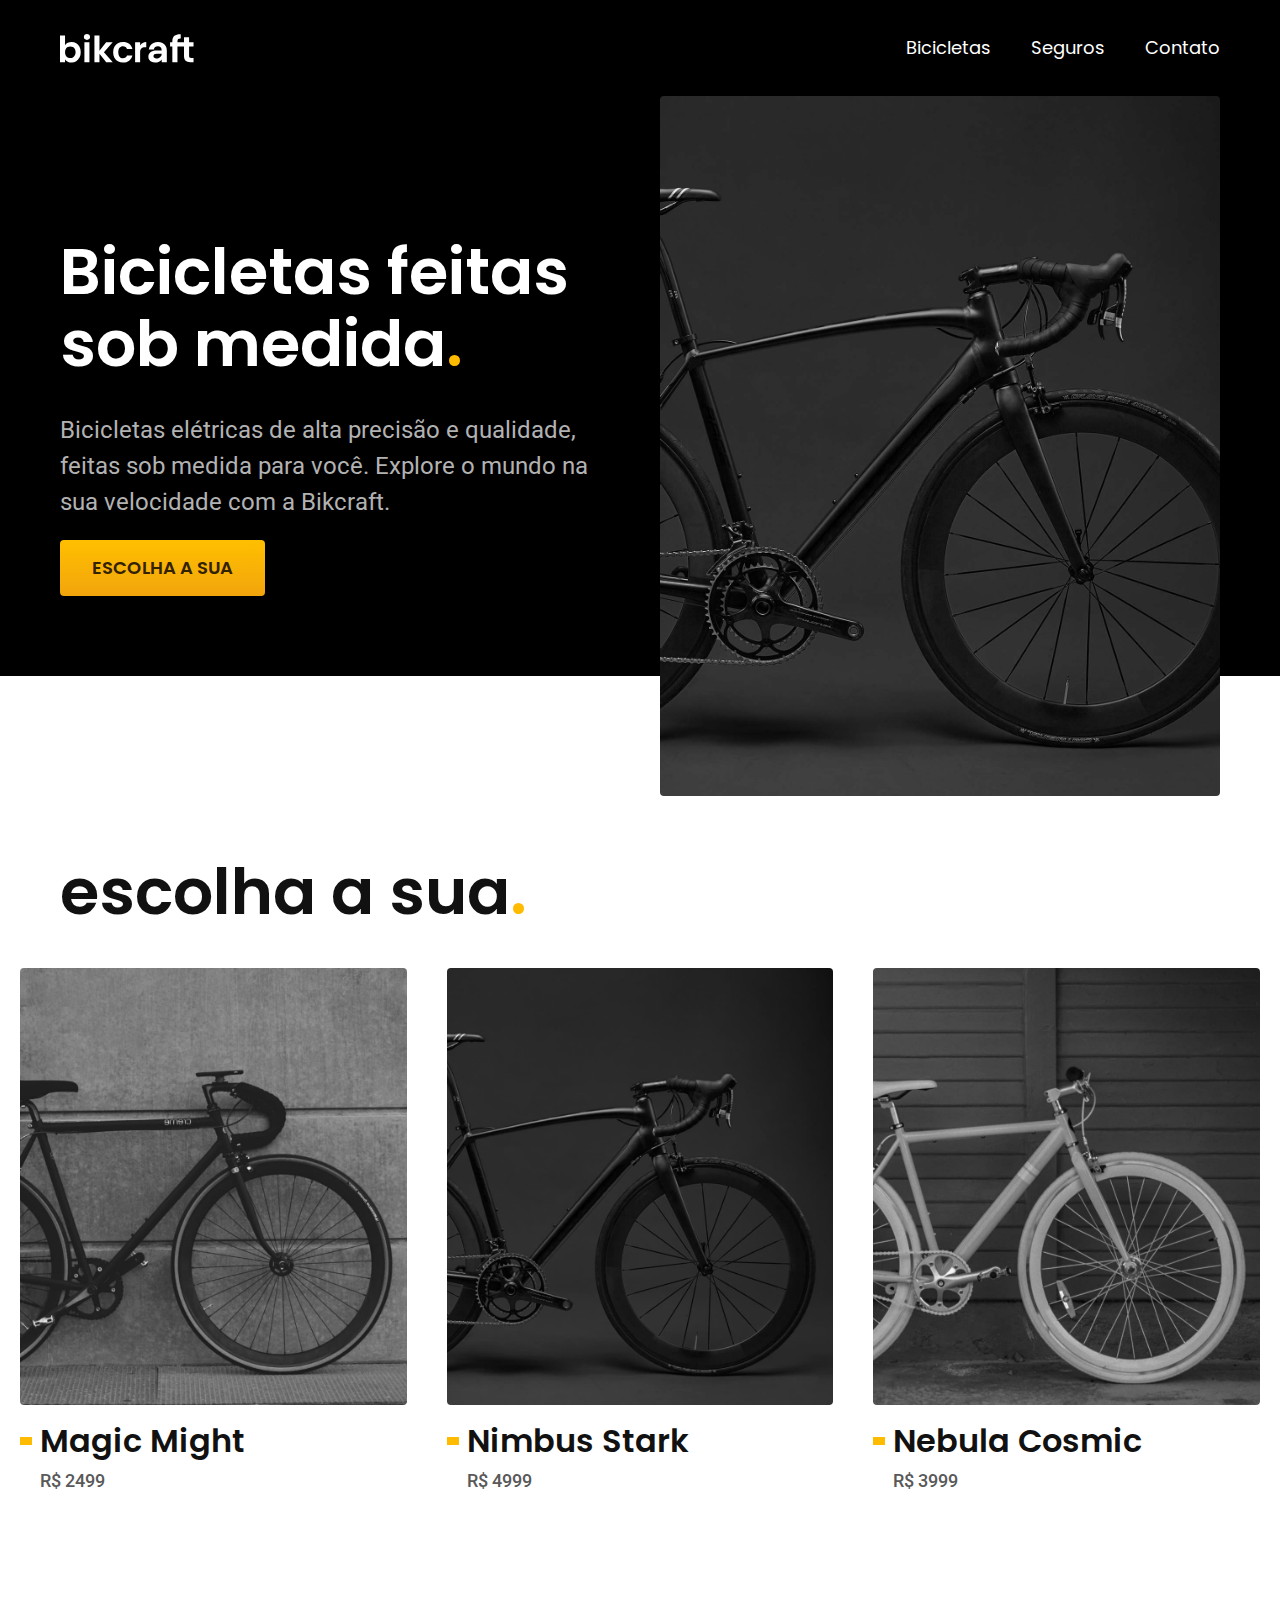
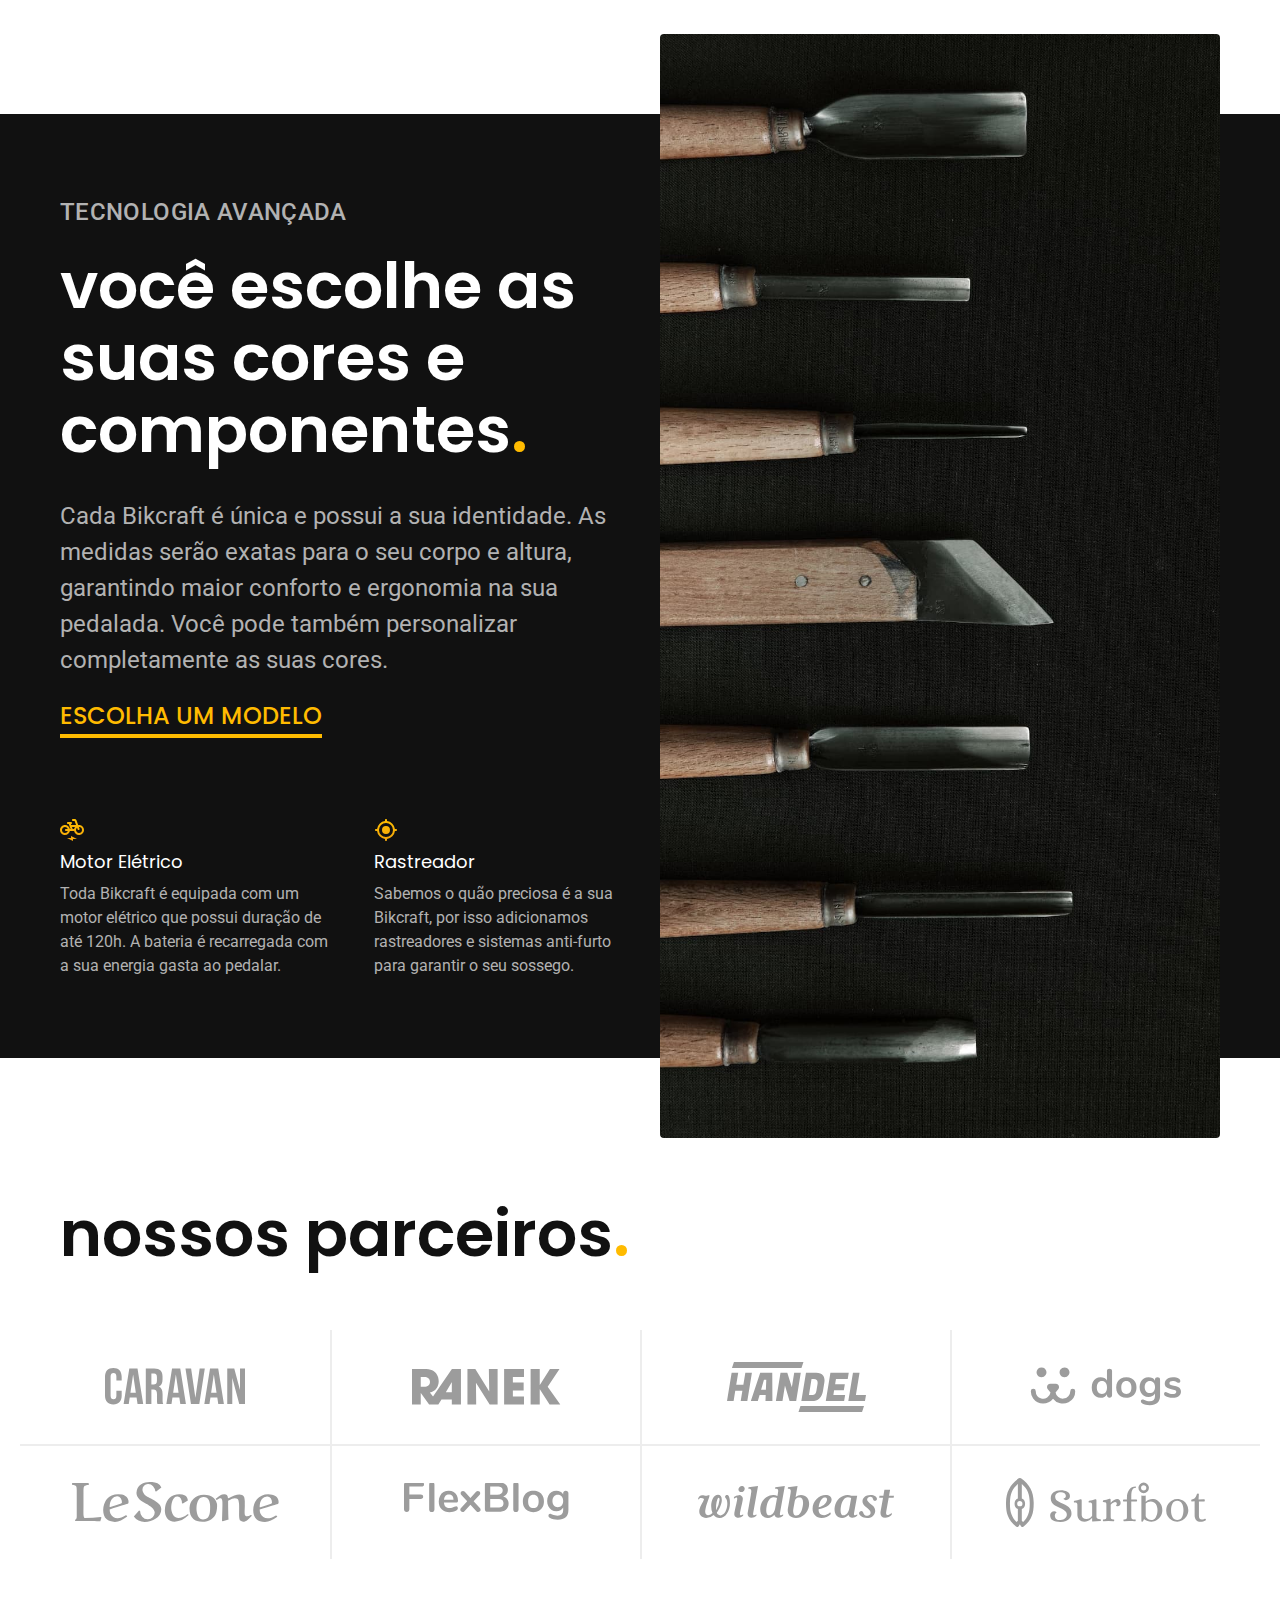
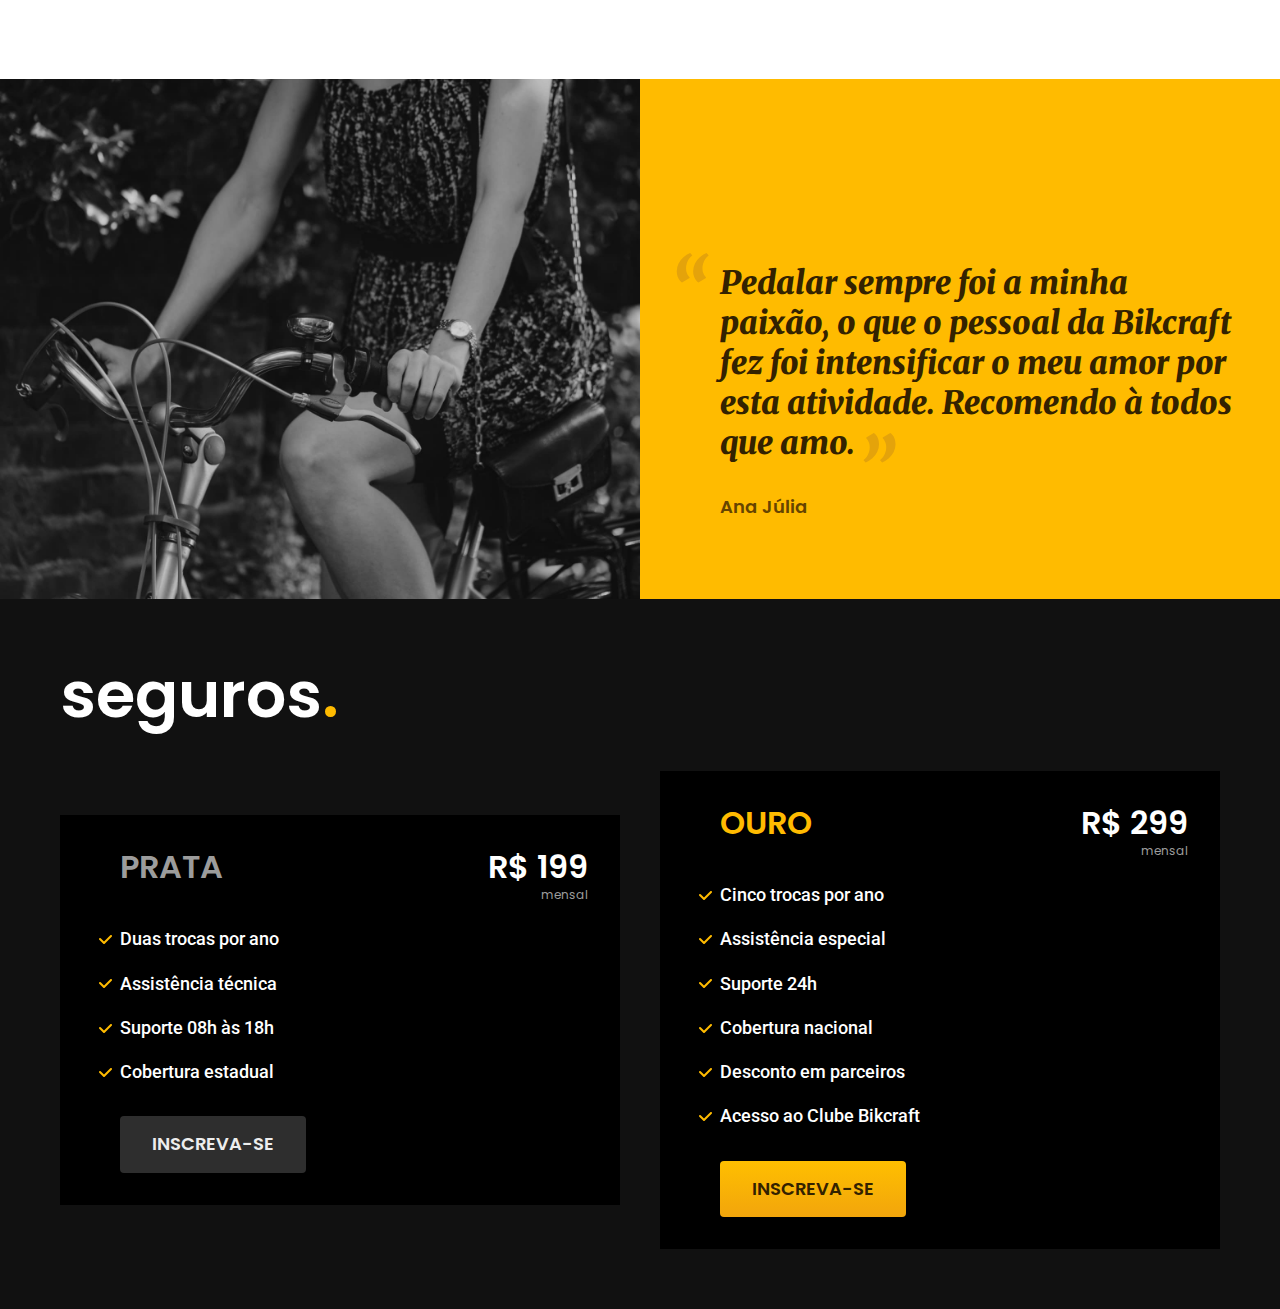
==== index.html @ 686f06fb "Seguros" ====
<!DOCTYPE html>
<html lang="pt-br">

<head>
  <meta charset="UTF-8">
  <meta http-equiv="X-UA-Compatible" content="IE=edge">
  <meta name="viewport" content="width=device-width, initial-scale=1.0">
  <title>Bikcraft - Bicicletas Elétricas</title>
  <meta name="description"
    content="Bicicletas elétricas de alta precisão e qualidade, feitas sob medida para você. Explore o mundo na sua velocidade com a Bikcraft.">

  <link rel="stylesheet" href="./css/style.css">

  <link rel="preconnect" href="https://fonts.googleapis.com">
  <link rel="preconnect" href="https://fonts.gstatic.com" crossorigin>
  <link
    href="https://fonts.googleapis.com/css2?family=Poppins:wght@400;600&family=Roboto:wght@400;500&display=swap&family=Merriweather:ital,wght@1,900&display=swap"
    rel="stylesheet">
</head>

<body>
  <header class="header-bg">
    <div class="header container">
      <a href="./"><img src="./img/bikcraft.svg" alt="Bikcraft"></a>
      <nav aria-label="primaria">
        <ul class="header-menu font-1-m cor-0">
          <li><a href="./bicicletas.html">Bicicletas</a></li>
          <li><a href="./seguros.html">Seguros</a></li>
          <li><a href="./contato.html">Contato</a></li>
        </ul>
      </nav>
    </div>
  </header>

  <main class="introducao-bg">
    <div class="introducao container">
      <div class="introducao-conteudo">
        <h1 class="font-1-xxl cor-0">Bicicletas feitas sob medida<span class="cor-p1">.</span></h1>
        <p class="font-2-l cor-5">Bicicletas elétricas de alta precisão e qualidade, feitas sob medida para você.
          Explore o mundo na sua
          velocidade com a Bikcraft. </p>
        <a class="botao" href="./bicicletas.html">Escolha a sua</a>
      </div>
      <div>
        <img src="./img/fotos/introducao.jpg" alt="Bicicleta elétrica preta">
      </div>
    </div>
  </main>

  <article class="bicicletas-lista">
    <h2 class="font-1-xxl container">escolha a sua<span class="cor-p1">.</span></h2>

    <ul>
      <li>
        <a href="./bicicletas/magic.html">
          <img src="./img/bicicletas/magic-home.jpg" alt="Bicicleta preta">
          <h3 class="font-1-xl">Magic Might</h3>
          <span class="font-2-m cor-8">R$ 2499</span>
        </a>
      </li>
      <li>
        <a href="./bicicletas/nimbus.html">
          <img src="./img/bicicletas/nimbus-home.jpg" alt="Bicicleta preta">
          <h3 class="font-1-xl">Nimbus Stark</h3>
          <span class="font-2-m cor-8">R$ 4999</span>
        </a>
      </li>
      <li>
        <a href="./bicicletas/nebula.html">
          <img src="./img/bicicletas/nebula-home.jpg" alt="Bicicleta preta">
          <h3 class="font-1-xl">Nebula Cosmic</h3>
          <span class="font-2-m cor-8">R$ 3999</span>
        </a>
      </li>
    </ul>
  </article>
  <article class="tecnologia-bg">
    <div class="tecnologia container">
      <div class="tecnologia-conteudo">
        <span class="font-2-l-b cor-5">Tecnologia Avançada</span>
        <h2 class="font-1-xxl cor-0">você escolhe as suas cores e componentes<span class="cor-p1">.</span></h2>
        <p class="font-2-l cor-5">Cada Bikcraft é única e possui a sua identidade. As medidas serão exatas para o seu
          corpo e altura, garantindo
          maior conforto e ergonomia na sua pedalada. Você pode também personalizar completamente as suas cores. </p>
        <a class="link" href="./bicicletas.html">Escolha um modelo</a>
        <div class="tecnologia-vantagens">
          <div>
            <img src="./img/icones/eletrica.svg" alt="">
            <h3 class="font-1-m cor-0">Motor Elétrico</h3>
            <p class="font-2-s cor-5">Toda Bikcraft é equipada com um motor elétrico que possui duração de até 120h. A
              bateria é recarregada com a
              sua energia gasta ao pedalar. </p>
          </div>
          <div>
            <img src="./img/icones/rastreador.svg" alt="">
            <h3 class="font-1-m cor-0">Rastreador</h3>
            <p class="font-2-s cor-5">Sabemos o quão preciosa é a sua Bikcraft, por isso adicionamos rastreadores e
              sistemas
              anti-furto para
              garantir o seu sossego. </p>
          </div>
        </div>
      </div>
      <div class="tecnologia-imagem">
        <img src="./img/fotos/tecnologia.jpg" alt="">
      </div>
    </div>
  </article>

  <section class="parceiros" aria-label="Nossos Parceiros">
    <h2 class="font-1-xxl container">nossos parceiros<span class="cor-p1">.</span></h2>

    <ul>
      <li><img src="./img/parceiros/caravan.svg" alt="Caravan"></li>
      <li><img src="./img/parceiros/ranek.svg" alt="Ranek"></li>
      <li><img src="./img/parceiros/handel.svg" alt="Handel"></li>
      <li><img src="./img/parceiros/dogs.svg" alt="dogs"></li>
      <li><img src="./img/parceiros/lescone.svg" alt="LeScone"></li>
      <li><img src="./img/parceiros/flexblog.svg" alt="FlexBlog"></li>
      <li><img src="./img/parceiros/wildbeast.svg" alt="wildbeast"></li>
      <li><img src="./img/parceiros/surfbot.svg" alt="Surfbot"></li>
    </ul>
  </section>

  <section class="depoimento" aria-label="Depoimento">
    <div><img src="./img/fotos/depoimento.jpg" alt="Pessoa pedalando uma bicicleta Bikcraft"></div>
    <div class="depoimento-conteudo">
      <blockquote class="font-1-xl cor-p5">
        <p>Pedalar sempre foi a minha paixão, o que o pessoal da Bikcraft fez foi intensificar o meu amor por esta
          atividade. Recomendo à todos que amo.</p>
      </blockquote>
      <span class="font-1-m-b cor-p4">Ana Júlia</span>
    </div>
  </section>

  <article class="seguros-bg">
    <div class="seguros container">
      <h2 class="font-1-xxl cor-0">seguros<span class="cor-p1">.</span></h2>
      <div class="seguros-item">
        <h3 class="font-1-xl cor-6">PRATA</h3>
        <span class="font-1-xl cor-0">R$ 199 <span class="font-1-xs cor-6">mensal</span></span>
        <ul class="font-2-m cor-0">
          <li>Duas trocas por ano</li>
          <li>Assistência técnica</li>
          <li>Suporte 08h às 18h</li>
          <li>Cobertura estadual</li>
        </ul>
        <a class="botao secundario" href="./orcamento.html">Inscreva-se</a>
      </div>
      <div class="seguros-item">
        <h3 class="font-1-xl cor-p1">OURO</h3>
        <span class="font-1-xl cor-0">R$ 299 <span class="font-1-xs cor-6">mensal</span></span>
        <ul class="font-2-m cor-0">
          <li>Cinco trocas por ano</li>
          <li>Assistência especial</li>
          <li>Suporte 24h</li>
          <li>Cobertura nacional</li>
          <li>Desconto em parceiros</li>
          <li>Acesso ao Clube Bikcraft</li>
        </ul>
        <a class="botao" href="./orcamento.html">Inscreva-se</a>
      </div>
    </div>

  </article>
</body>

</html>
---- css/style.css ----
@import "./global/global.css";
@import "./utilities/tipografia.css";
@import "./utilities/cores.css";

@import "./global/header.css";

/* Utilities */
@import "./utilities/componentes.css";

/* Home */
@import "./home/introducao.css";
@import "./home/tecnologia.css";
@import "./home/parceiros.css";
@import "./home/depoimento.css";

/* Bicicletas */
@import "./bicicletas/bicicletas-lista.css";

/* Seguros */
@import "./seguros/seguros.css";
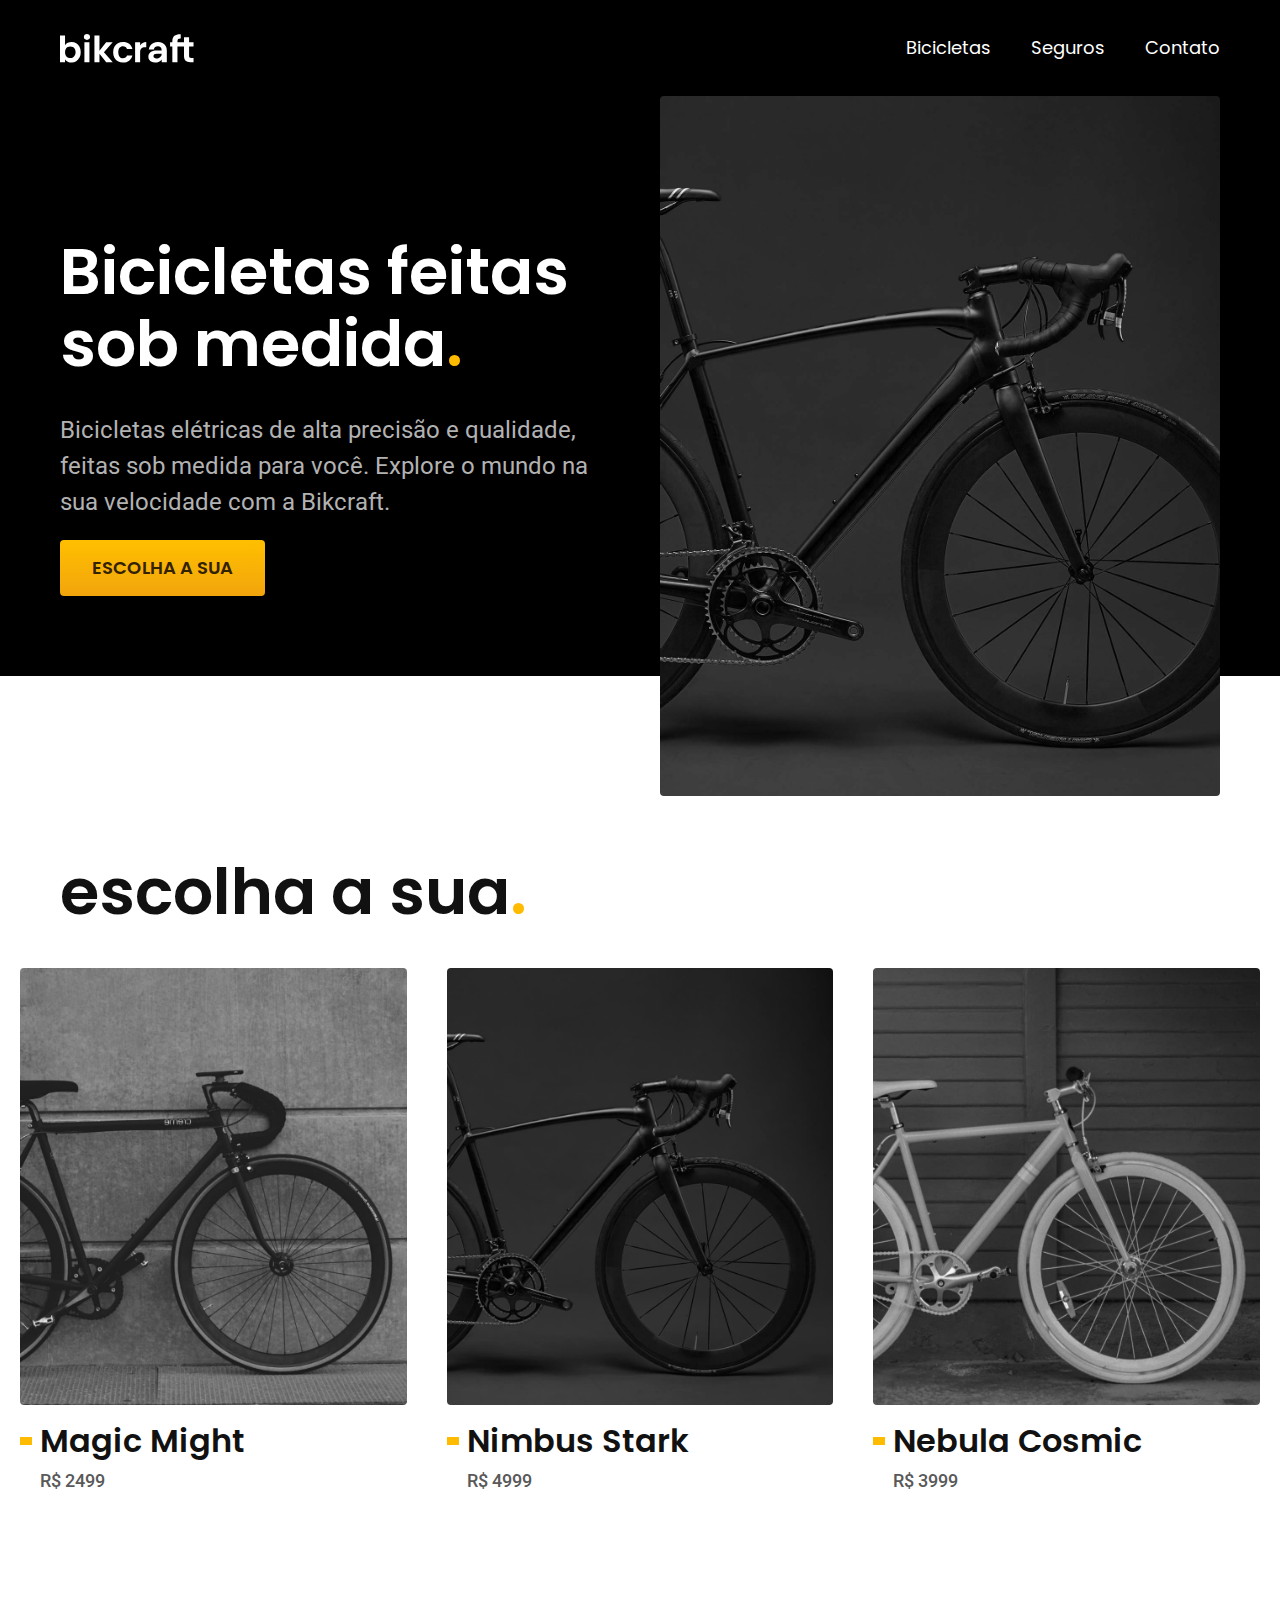
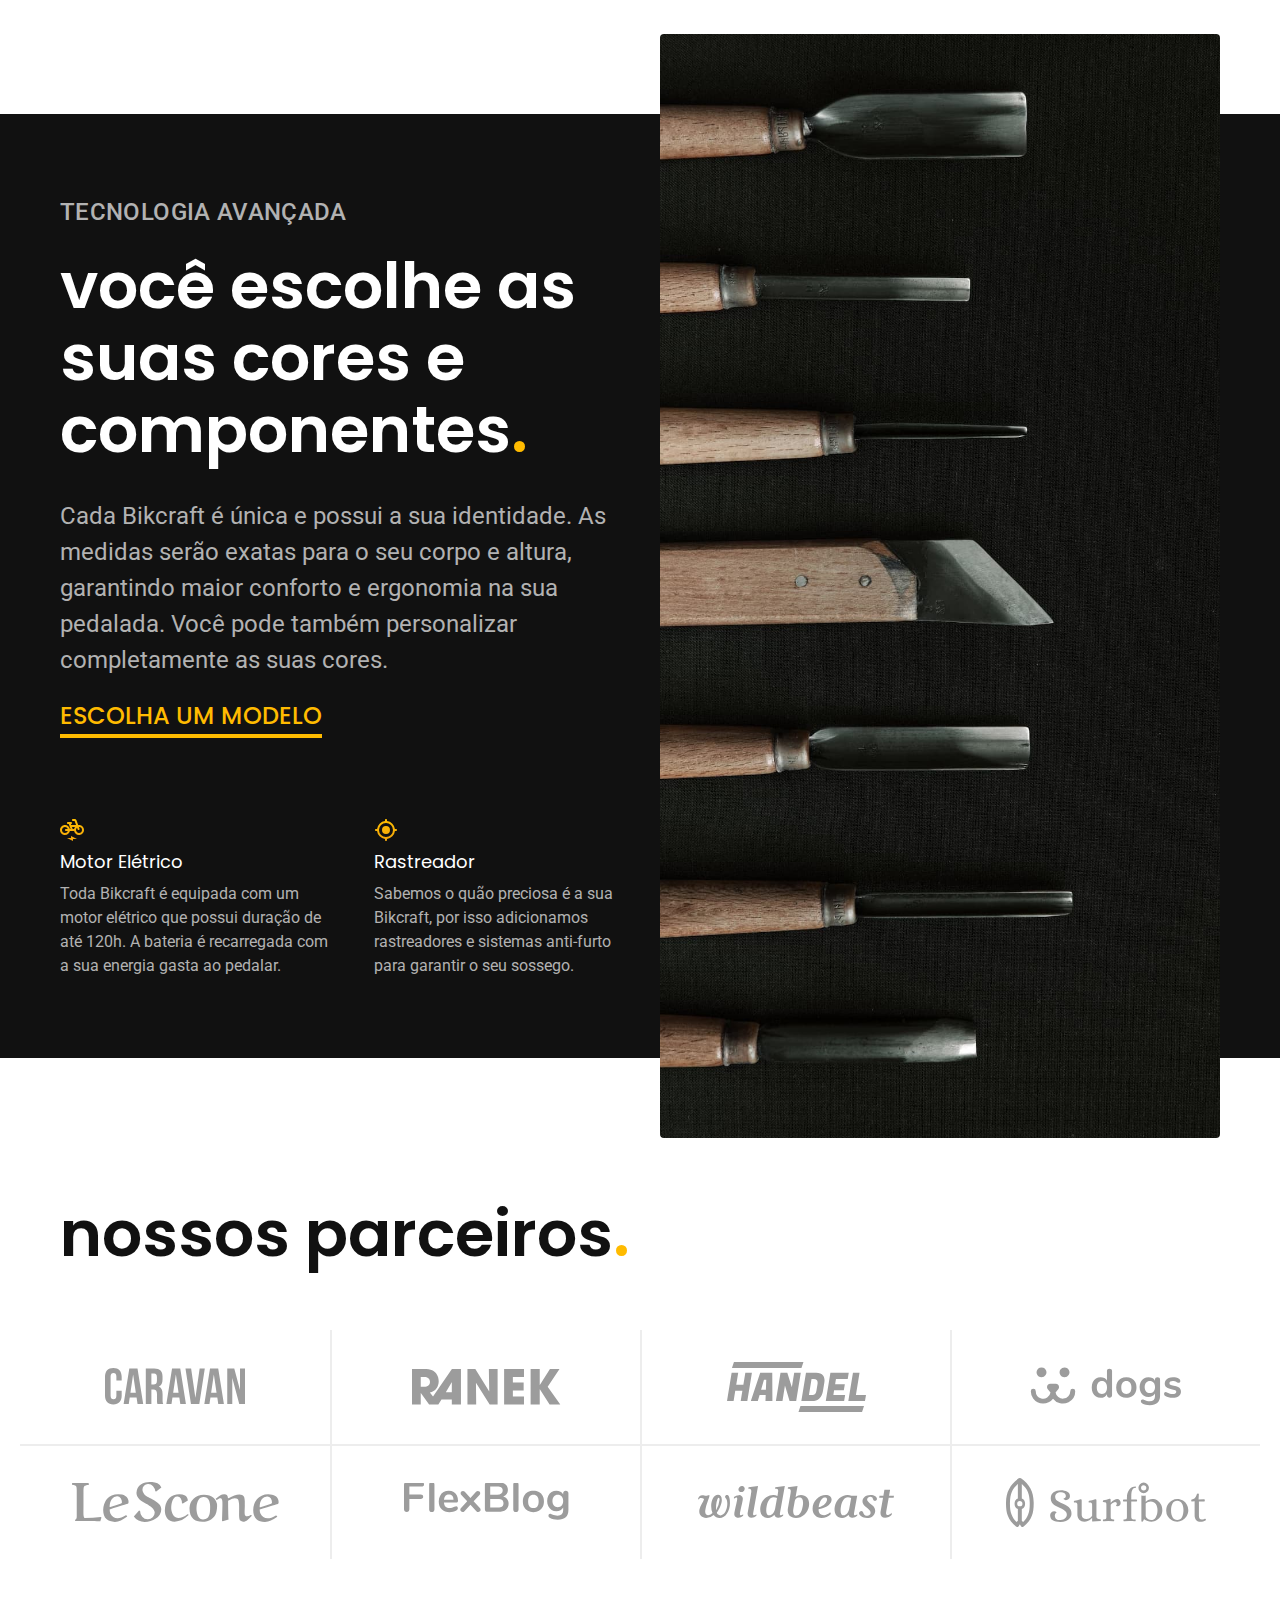
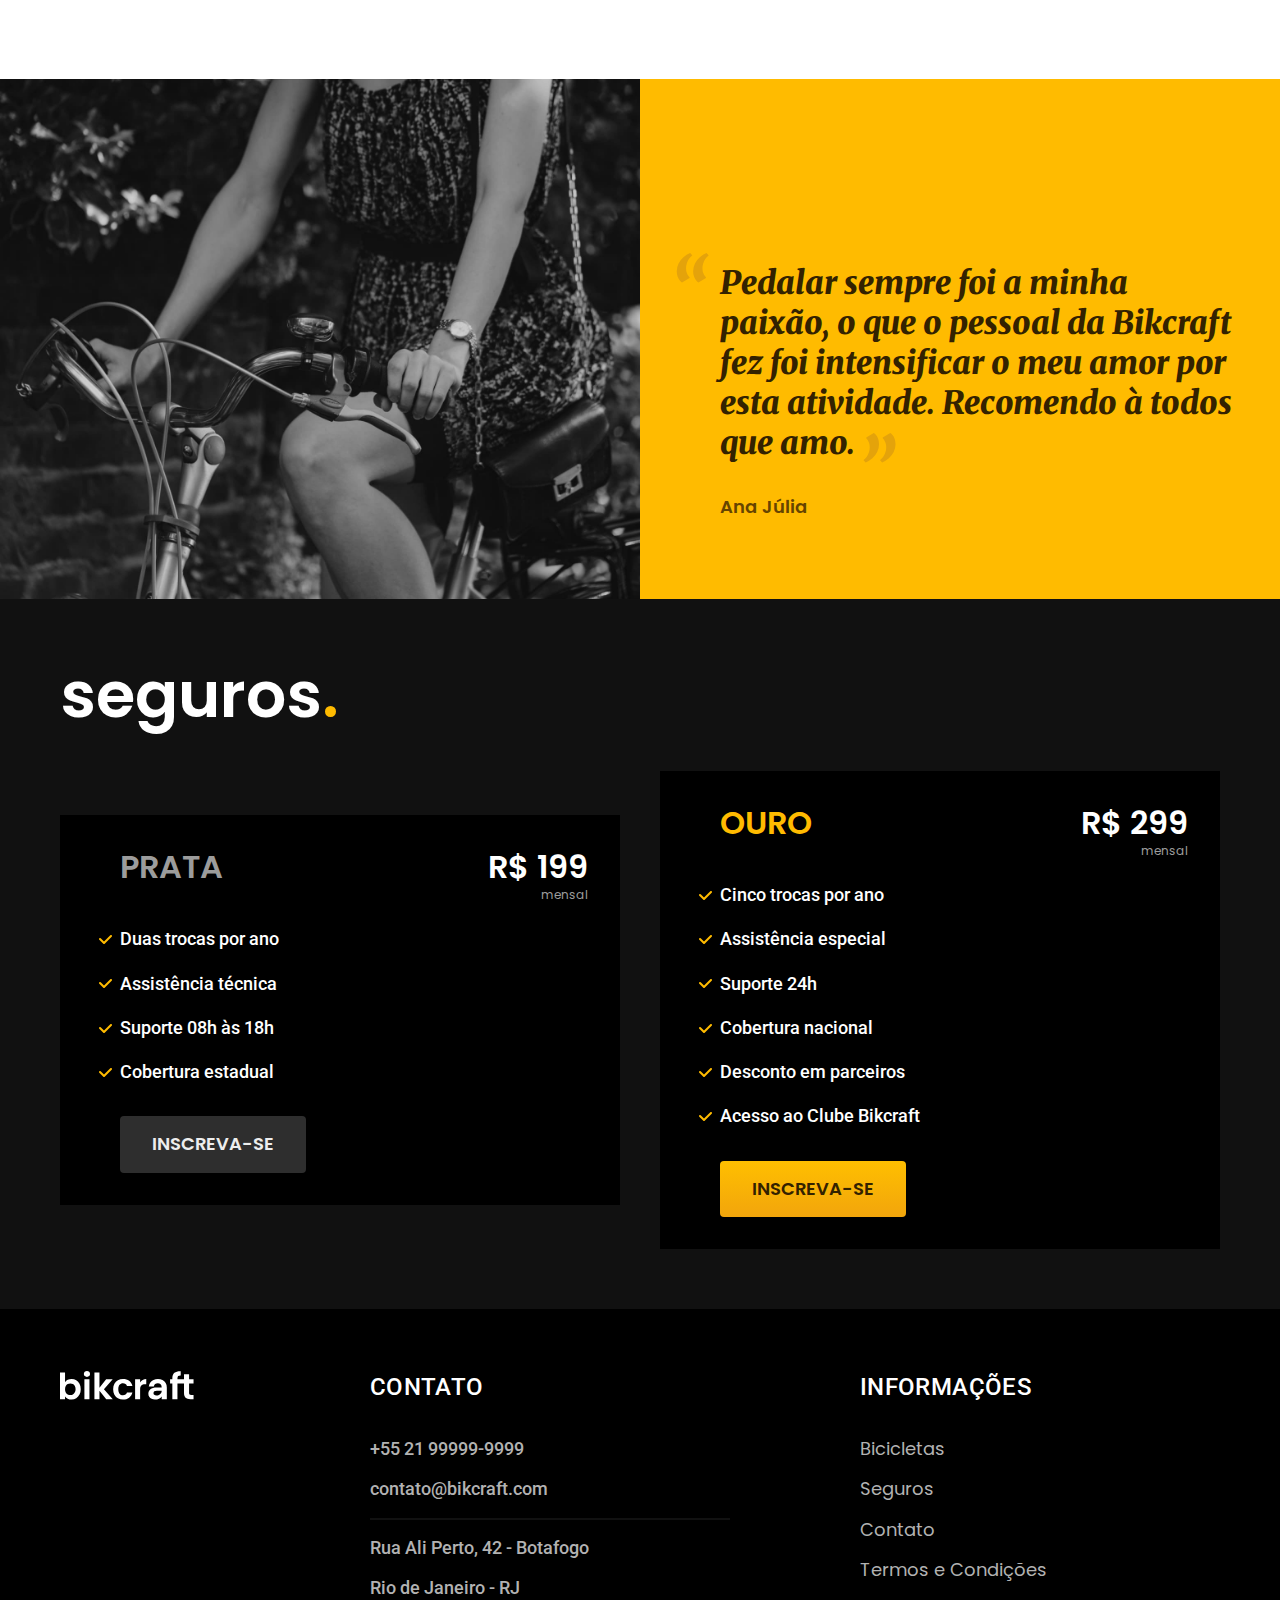
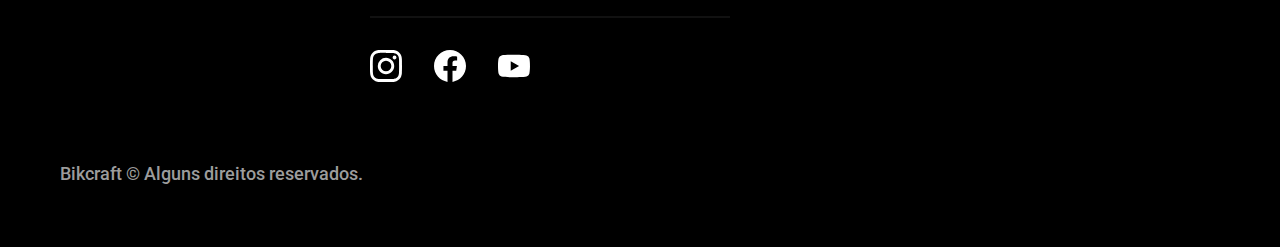
==== commit ca5251f1: "Home complete Footer" ====
--- a/index.html
+++ b/index.html
@@ -161,8 +161,39 @@
         <a class="botao" href="./orcamento.html">Inscreva-se</a>
       </div>
     </div>
+  </article>
 
-  </article>
+  <footer class="footer-bg">
+    <div class="footer container">
+      <img src="./img/bikcraft.svg" alt="Bikcraft">
+      <div class="footer-contato">
+        <h3 class="font-2-l-b cor-0">Contato</h3>
+        <ul class="font-2-m cor-5">
+          <li><a href="tel:+5521999999999">+55 21 99999-9999</a></li>
+          <li><a href="mailto:contato@bikcraft.com">contato@bikcraft.com</a></li>
+          <li>Rua Ali Perto, 42 - Botafogo</li>
+          <li>Rio de Janeiro - RJ</li>
+        </ul>
+        <div class="footer-redes">
+          <a href="./"><img src="./img/redes/instagram.svg" alt="Instagram"></a>
+          <a href="./"><img src="./img/redes/facebook.svg" alt="Facebook"></a>
+          <a href="./"><img src="./img/redes/youtube.svg" alt="YouTube"></a>
+        </div>
+      </div>
+      <div class="footer-informacoes">
+        <h3 class="font-2-l-b cor-0">Informações</h3>
+        <nav>
+          <ul class="font-1-m cor-5">
+            <li><a href="./bicicletas.html">Bicicletas</a></li>
+            <li><a href="./seguros.html">Seguros</a></li>
+            <li><a href="./contato.html">Contato</a></li>
+            <li><a href="./termos.html">Termos e Condições</a></li>
+          </ul>
+        </nav>
+      </div>
+      <p class="footer-copy font-2-m cor-6">Bikcraft © Alguns direitos reservados.</p>
+    </div>
+  </footer>
 </body>
 
 </html>--- a/css/style.css
+++ b/css/style.css
@@ -3,6 +3,7 @@
 @import "./utilities/cores.css";
 
 @import "./global/header.css";
+@import "./global/footer.css";
 
 /* Utilities */
 @import "./utilities/componentes.css";
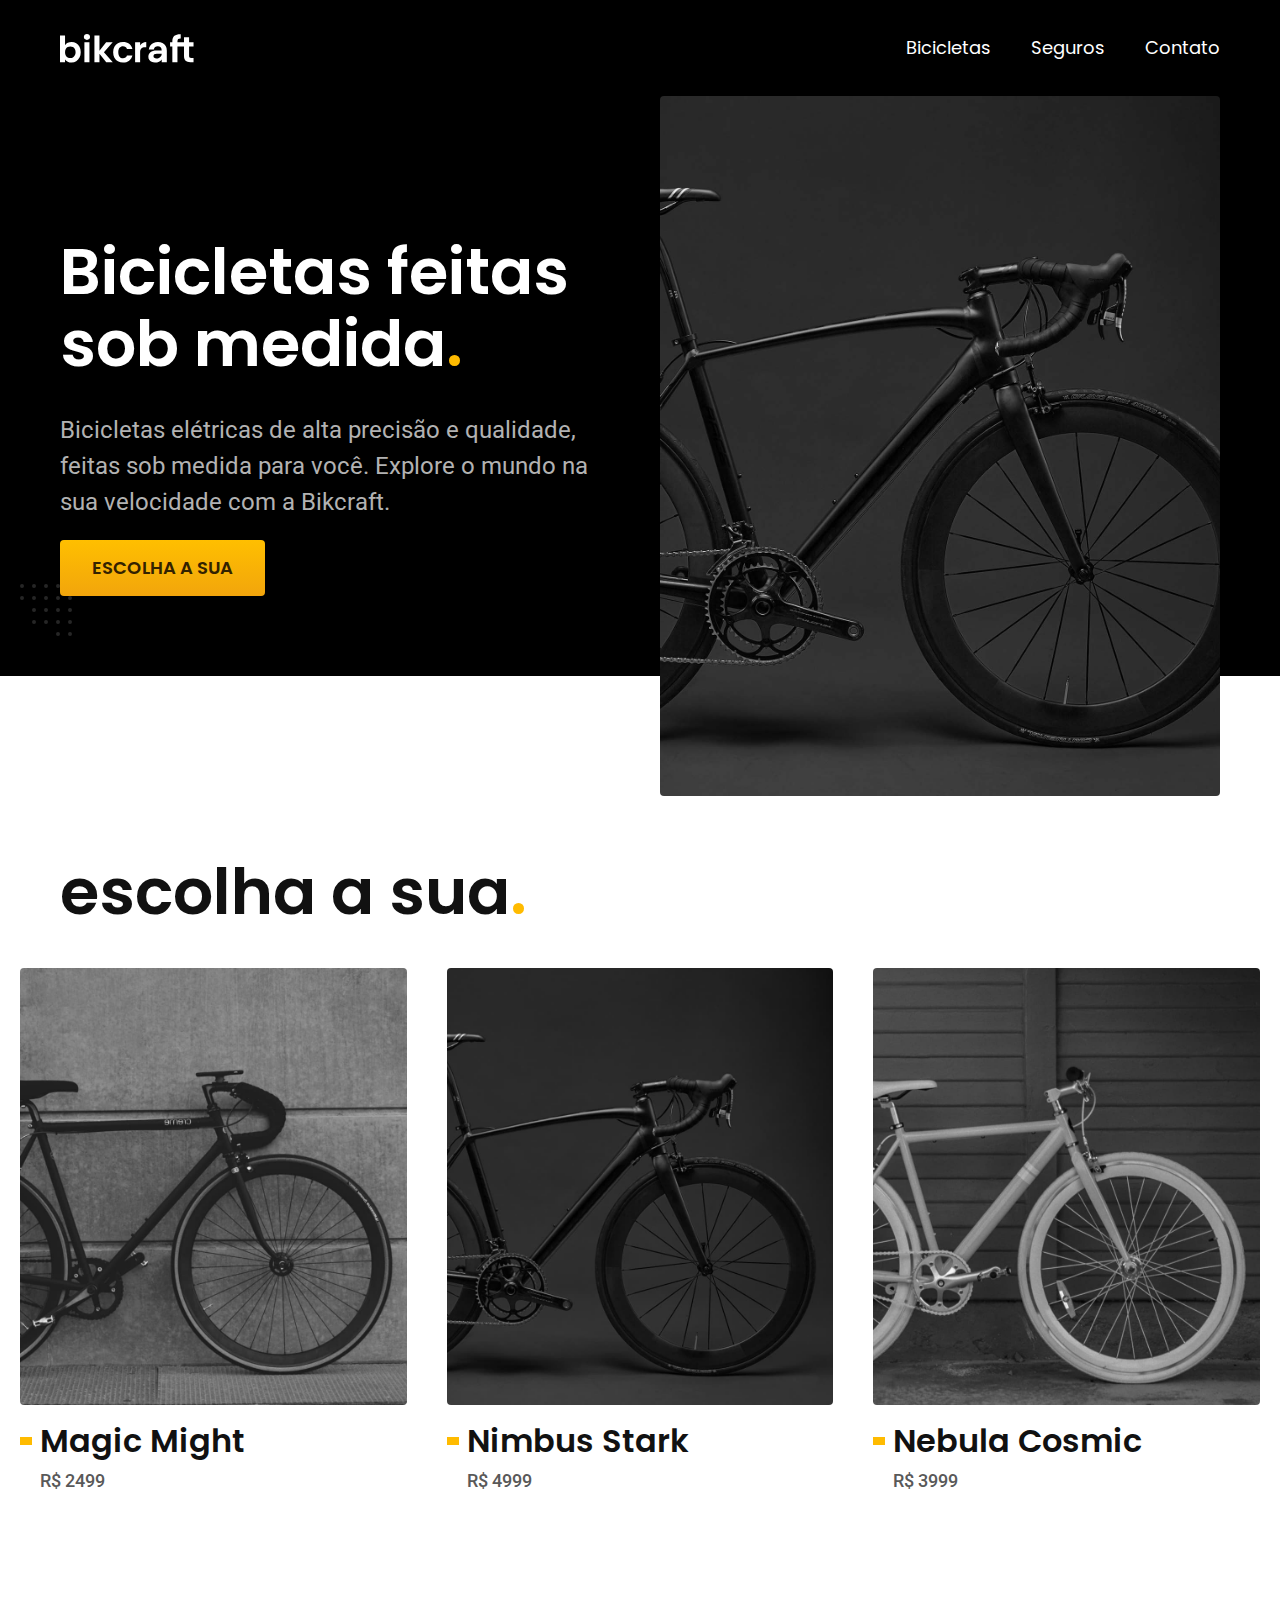
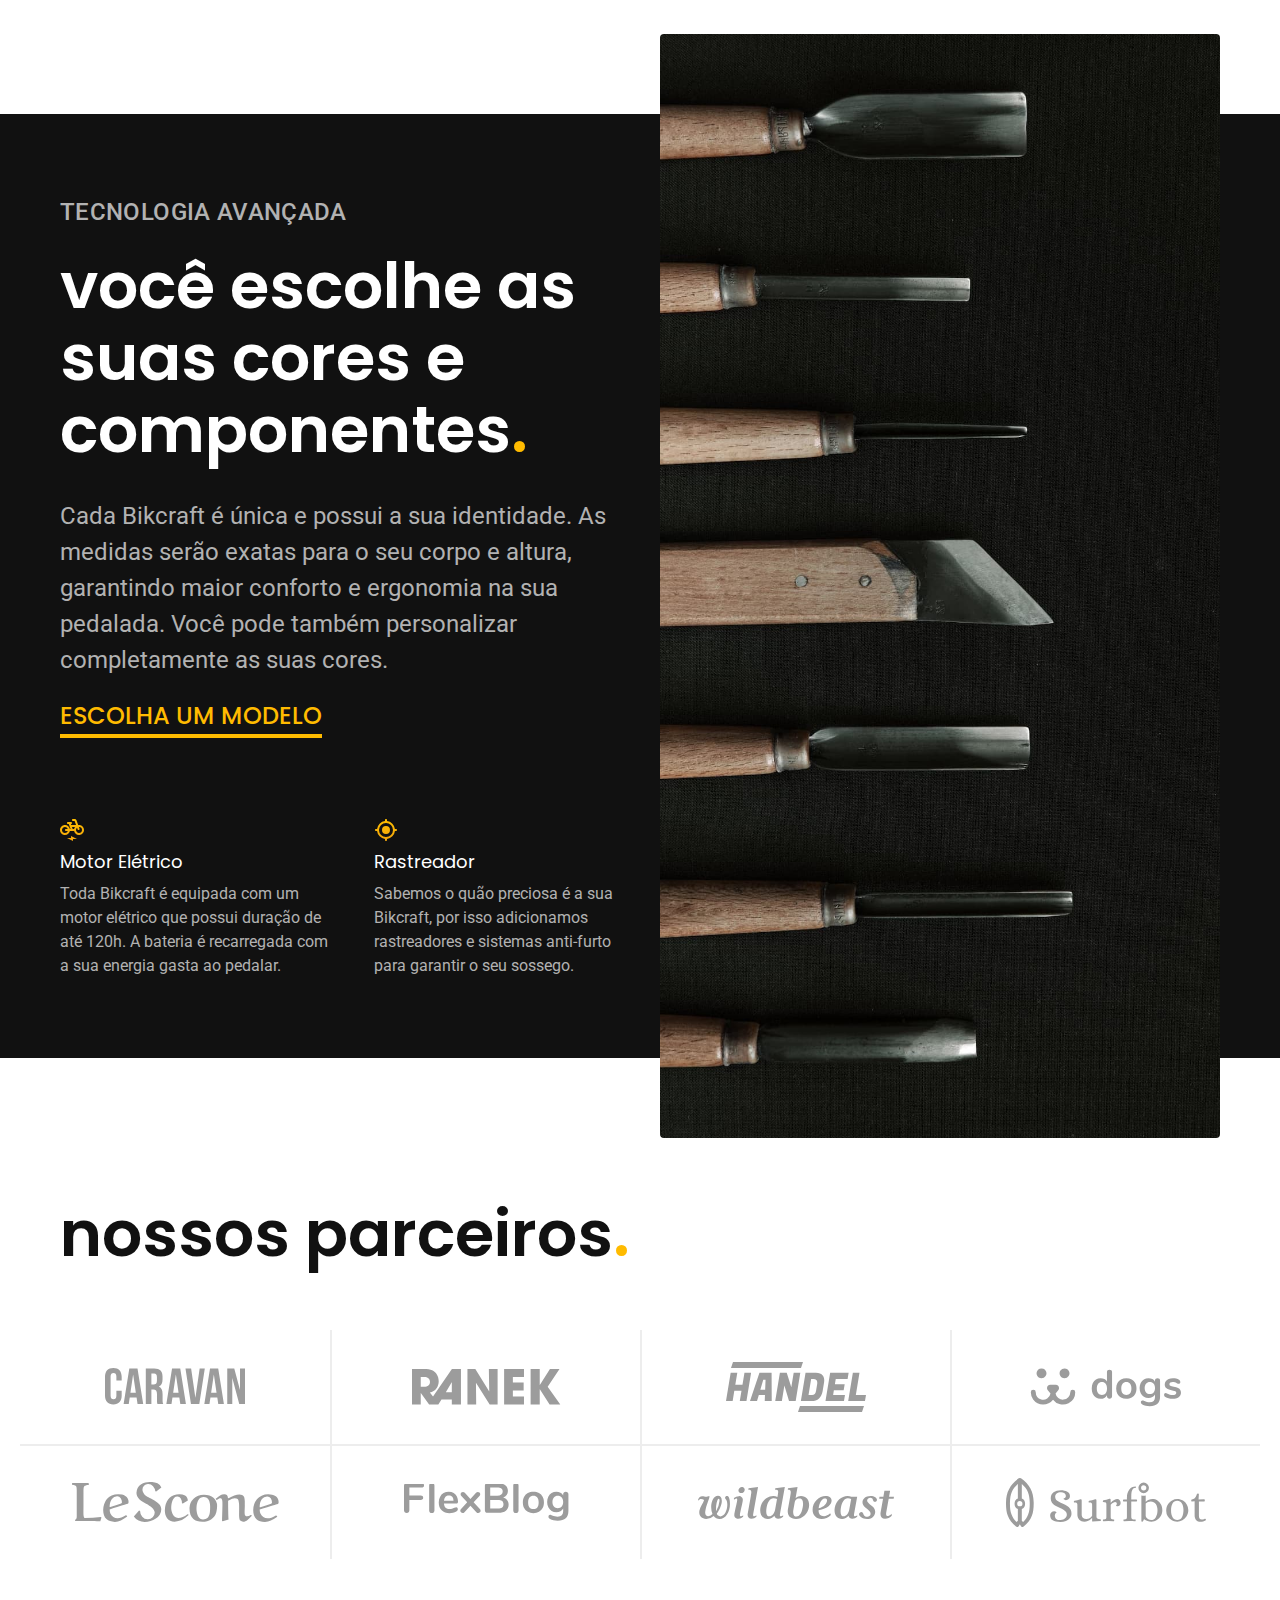
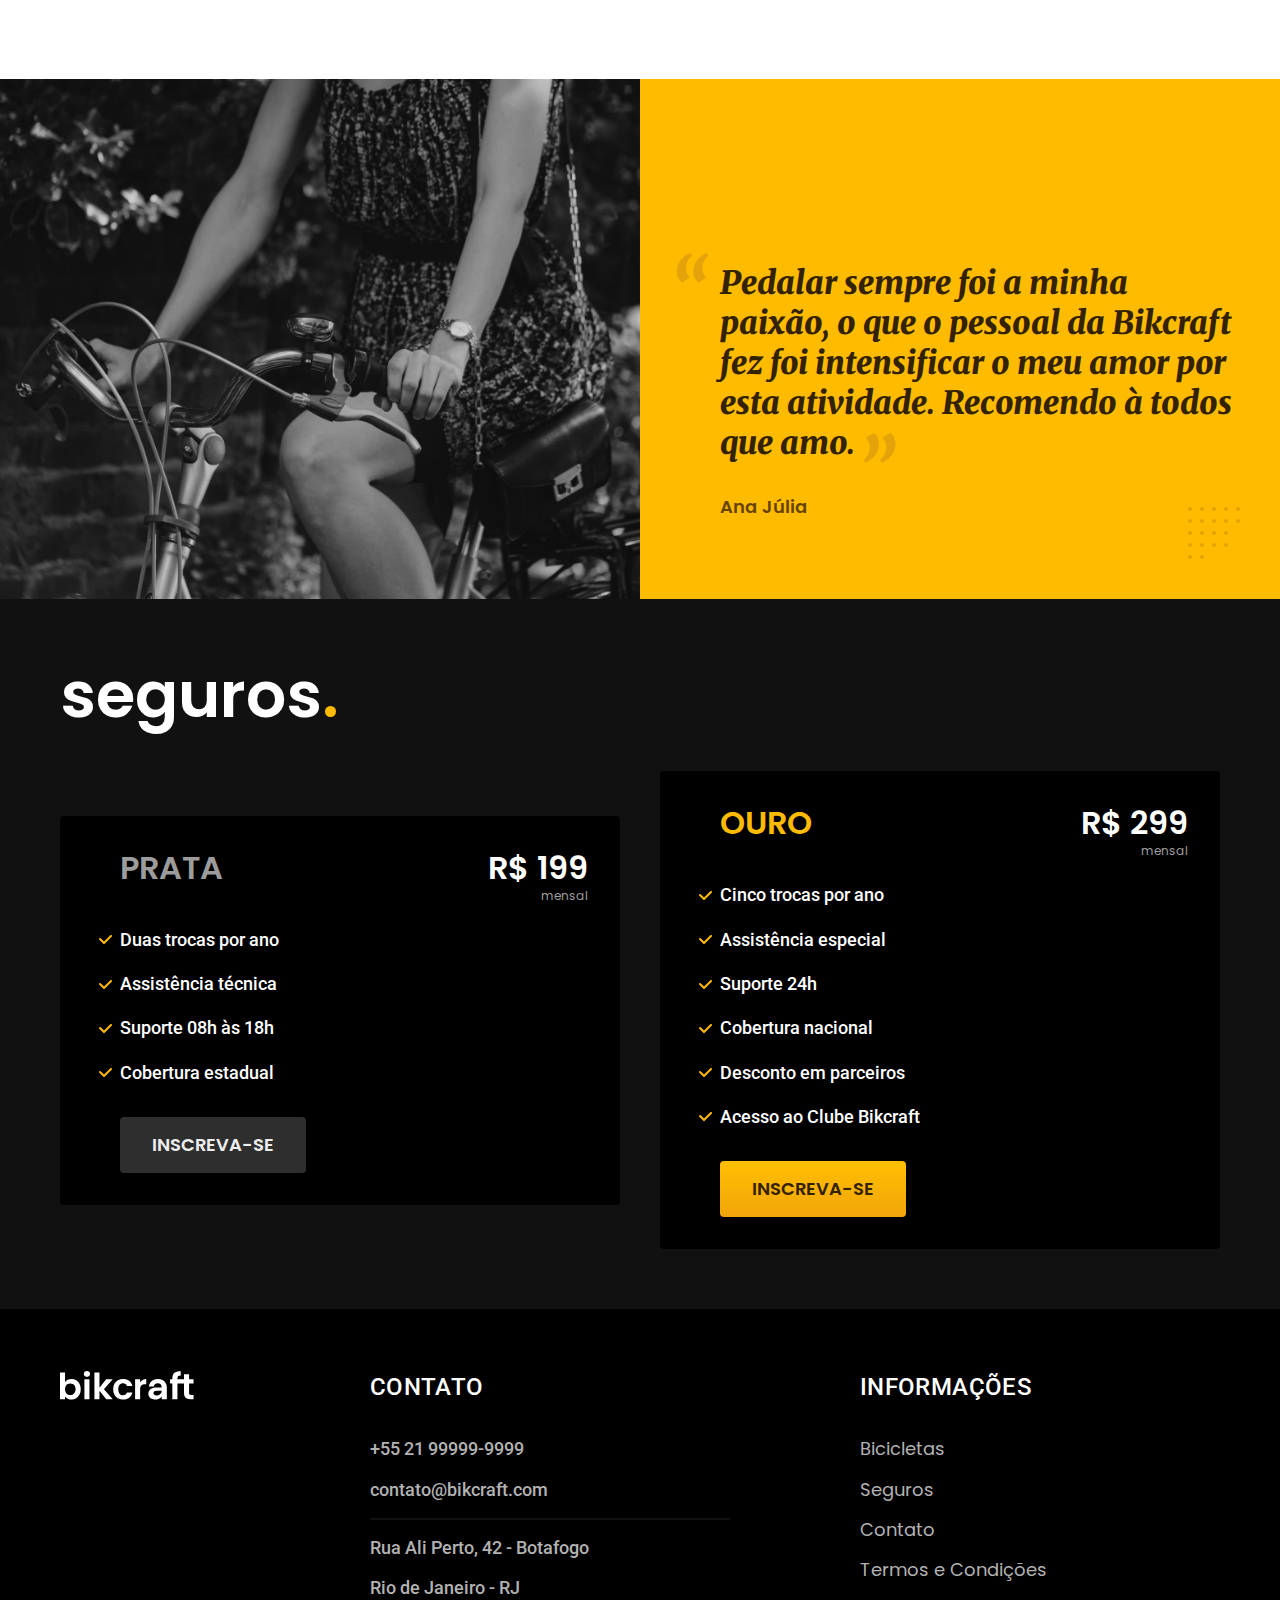
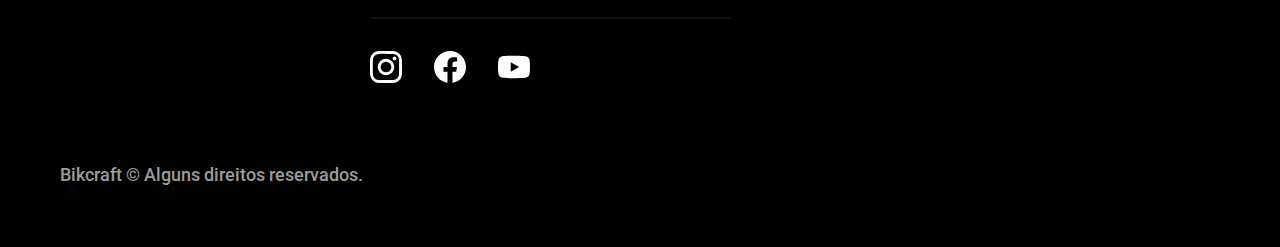
==== commit 9bad2f46: "Otimizações" ====
--- a/index.html
+++ b/index.html
@@ -9,7 +9,9 @@
   <meta name="description"
     content="Bicicletas elétricas de alta precisão e qualidade, feitas sob medida para você. Explore o mundo na sua velocidade com a Bikcraft.">
 
+  <link rel="preload" href="./css/style.css" as="style">
   <link rel="stylesheet" href="./css/style.css">
+
 
   <link rel="preconnect" href="https://fonts.googleapis.com">
   <link rel="preconnect" href="https://fonts.gstatic.com" crossorigin>
@@ -21,7 +23,7 @@
 <body>
   <header class="header-bg">
     <div class="header container">
-      <a href="./"><img src="./img/bikcraft.svg" alt="Bikcraft"></a>
+      <a href="./"><img src="./img/bikcraft.svg" width="136" height="32" alt="Bikcraft"></a>
       <nav aria-label="primaria">
         <ul class="header-menu font-1-m cor-0">
           <li><a href="./bicicletas.html">Bicicletas</a></li>
@@ -41,9 +43,10 @@
           velocidade com a Bikcraft. </p>
         <a class="botao" href="./bicicletas.html">Escolha a sua</a>
       </div>
-      <div>
-        <img src="./img/fotos/introducao.jpg" alt="Bicicleta elétrica preta">
-      </div>
+      <picture>
+        <source media="(max-width: 800px)" srcset="./img/bicicletas/nimbus.jpg">
+        <img src="./img/fotos/introducao.jpg" width="1280" height="1600" alt="Bicicleta elétrica preta">
+      </picture>
     </div>
   </main>
 
@@ -53,21 +56,21 @@
     <ul>
       <li>
         <a href="./bicicletas/magic.html">
-          <img src="./img/bicicletas/magic-home.jpg" alt="Bicicleta preta">
+          <img src="./img/bicicletas/magic-home.jpg" width="920" height="1040" alt="Bicicleta preta">
           <h3 class="font-1-xl">Magic Might</h3>
           <span class="font-2-m cor-8">R$ 2499</span>
         </a>
       </li>
       <li>
         <a href="./bicicletas/nimbus.html">
-          <img src="./img/bicicletas/nimbus-home.jpg" alt="Bicicleta preta">
+          <img src="./img/bicicletas/nimbus-home.jpg" width="920" height="1040" alt="Bicicleta preta">
           <h3 class="font-1-xl">Nimbus Stark</h3>
           <span class="font-2-m cor-8">R$ 4999</span>
         </a>
       </li>
       <li>
         <a href="./bicicletas/nebula.html">
-          <img src="./img/bicicletas/nebula-home.jpg" alt="Bicicleta preta">
+          <img src="./img/bicicletas/nebula-home.jpg" width="920" height="1040" alt="Bicicleta branca">
           <h3 class="font-1-xl">Nebula Cosmic</h3>
           <span class="font-2-m cor-8">R$ 3999</span>
         </a>
@@ -85,14 +88,14 @@
         <a class="link" href="./bicicletas.html">Escolha um modelo</a>
         <div class="tecnologia-vantagens">
           <div>
-            <img src="./img/icones/eletrica.svg" alt="">
+            <img src="./img/icones/eletrica.svg" width="24" height="24" alt="">
             <h3 class="font-1-m cor-0">Motor Elétrico</h3>
             <p class="font-2-s cor-5">Toda Bikcraft é equipada com um motor elétrico que possui duração de até 120h. A
               bateria é recarregada com a
               sua energia gasta ao pedalar. </p>
           </div>
           <div>
-            <img src="./img/icones/rastreador.svg" alt="">
+            <img src="./img/icones/rastreador.svg" width="24" height="24" alt="">
             <h3 class="font-1-m cor-0">Rastreador</h3>
             <p class="font-2-s cor-5">Sabemos o quão preciosa é a sua Bikcraft, por isso adicionamos rastreadores e
               sistemas
@@ -102,7 +105,7 @@
         </div>
       </div>
       <div class="tecnologia-imagem">
-        <img src="./img/fotos/tecnologia.jpg" alt="">
+        <img src="./img/fotos/tecnologia.jpg" width="1200" height="1920" alt="">
       </div>
     </div>
   </article>
@@ -111,19 +114,20 @@
     <h2 class="font-1-xxl container">nossos parceiros<span class="cor-p1">.</span></h2>
 
     <ul>
-      <li><img src="./img/parceiros/caravan.svg" alt="Caravan"></li>
-      <li><img src="./img/parceiros/ranek.svg" alt="Ranek"></li>
-      <li><img src="./img/parceiros/handel.svg" alt="Handel"></li>
-      <li><img src="./img/parceiros/dogs.svg" alt="dogs"></li>
-      <li><img src="./img/parceiros/lescone.svg" alt="LeScone"></li>
-      <li><img src="./img/parceiros/flexblog.svg" alt="FlexBlog"></li>
-      <li><img src="./img/parceiros/wildbeast.svg" alt="wildbeast"></li>
-      <li><img src="./img/parceiros/surfbot.svg" alt="Surfbot"></li>
+      <li><img src="./img/parceiros/caravan.svg" alt="Caravan" width="140" height="38"></li>
+      <li><img src="./img/parceiros/ranek.svg" alt="Ranek" width="149" height="36"></li>
+      <li><img src="./img/parceiros/handel.svg" alt="Handel" width="140" height="50"></li>
+      <li><img src="./img/parceiros/dogs.svg" alt="Dogs" width="152" height="39"></li>
+      <li><img src="./img/parceiros/lescone.svg" alt="LeScone" width="208" height="41"></li>
+      <li><img src="./img/parceiros/flexblog.svg" alt="FlexBlog" width="165" height="38"></li>
+      <li><img src="./img/parceiros/wildbeast.svg" alt="Wildbeast" width="196" height="34"></li>
+      <li><img src="./img/parceiros/surfbot.svg" alt="Surfbot" width="200" height="49"></li>
     </ul>
   </section>
 
   <section class="depoimento" aria-label="Depoimento">
-    <div><img src="./img/fotos/depoimento.jpg" alt="Pessoa pedalando uma bicicleta Bikcraft"></div>
+    <div><img src="./img/fotos/depoimento.jpg" width="1560" height="1360" alt="Pessoa pedalando uma bicicleta Bikcraft">
+    </div>
     <div class="depoimento-conteudo">
       <blockquote class="font-1-xl cor-p5">
         <p>Pedalar sempre foi a minha paixão, o que o pessoal da Bikcraft fez foi intensificar o meu amor por esta
@@ -165,7 +169,7 @@
 
   <footer class="footer-bg">
     <div class="footer container">
-      <img src="./img/bikcraft.svg" alt="Bikcraft">
+      <img src="./img/bikcraft.svg" width="136" height="32" alt="Bikcraft">
       <div class="footer-contato">
         <h3 class="font-2-l-b cor-0">Contato</h3>
         <ul class="font-2-m cor-5">
@@ -175,9 +179,9 @@
           <li>Rio de Janeiro - RJ</li>
         </ul>
         <div class="footer-redes">
-          <a href="./"><img src="./img/redes/instagram.svg" alt="Instagram"></a>
-          <a href="./"><img src="./img/redes/facebook.svg" alt="Facebook"></a>
-          <a href="./"><img src="./img/redes/youtube.svg" alt="YouTube"></a>
+          <a href="./"><img src="./img/redes/instagram.svg" width="32" height="32" alt="Instagram"></a>
+          <a href="./"><img src="./img/redes/facebook.svg" width="32" height="32" alt="Facebook"></a>
+          <a href="./"><img src="./img/redes/youtube.svg" width="32" height="32" alt="YouTube"></a>
         </div>
       </div>
       <div class="footer-informacoes">
--- a/css/style.css
+++ b/css/style.css
@@ -7,6 +7,7 @@
 
 /* Utilities */
 @import "./utilities/componentes.css";
+@import "./utilities/formulario.css";
 
 /* Home */
 @import "./home/introducao.css";
@@ -16,6 +17,23 @@
 
 /* Bicicletas */
 @import "./bicicletas/bicicletas-lista.css";
+@import "./bicicletas/bicicletas.css";
+
+/* Bicicleta */
+@import "./bicicleta/bicicleta.css";
+@import "./bicicleta/seguro.css";
 
 /* Seguros */
 @import "./seguros/seguros.css";
+@import "./seguros/vantagens.css";
+@import "./seguros/perguntas.css";
+
+/* Contato */
+@import "./contato/contato.css";
+@import "./contato/lojas.css";
+
+/* Orçamento */
+@import "./orcamento/orcamento.css";
+
+/* Termos */
+@import "./termos/termos.css";
--- a/css/style.css
+++ b/css/style.css
@@ -7,6 +7,7 @@
 
 /* Utilities */
 @import "./utilities/componentes.css";
+@import "./utilities/formulario.css";
 
 /* Home */
 @import "./home/introducao.css";
@@ -16,6 +17,23 @@
 
 /* Bicicletas */
 @import "./bicicletas/bicicletas-lista.css";
+@import "./bicicletas/bicicletas.css";
+
+/* Bicicleta */
+@import "./bicicleta/bicicleta.css";
+@import "./bicicleta/seguro.css";
 
 /* Seguros */
 @import "./seguros/seguros.css";
+@import "./seguros/vantagens.css";
+@import "./seguros/perguntas.css";
+
+/* Contato */
+@import "./contato/contato.css";
+@import "./contato/lojas.css";
+
+/* Orçamento */
+@import "./orcamento/orcamento.css";
+
+/* Termos */
+@import "./termos/termos.css";
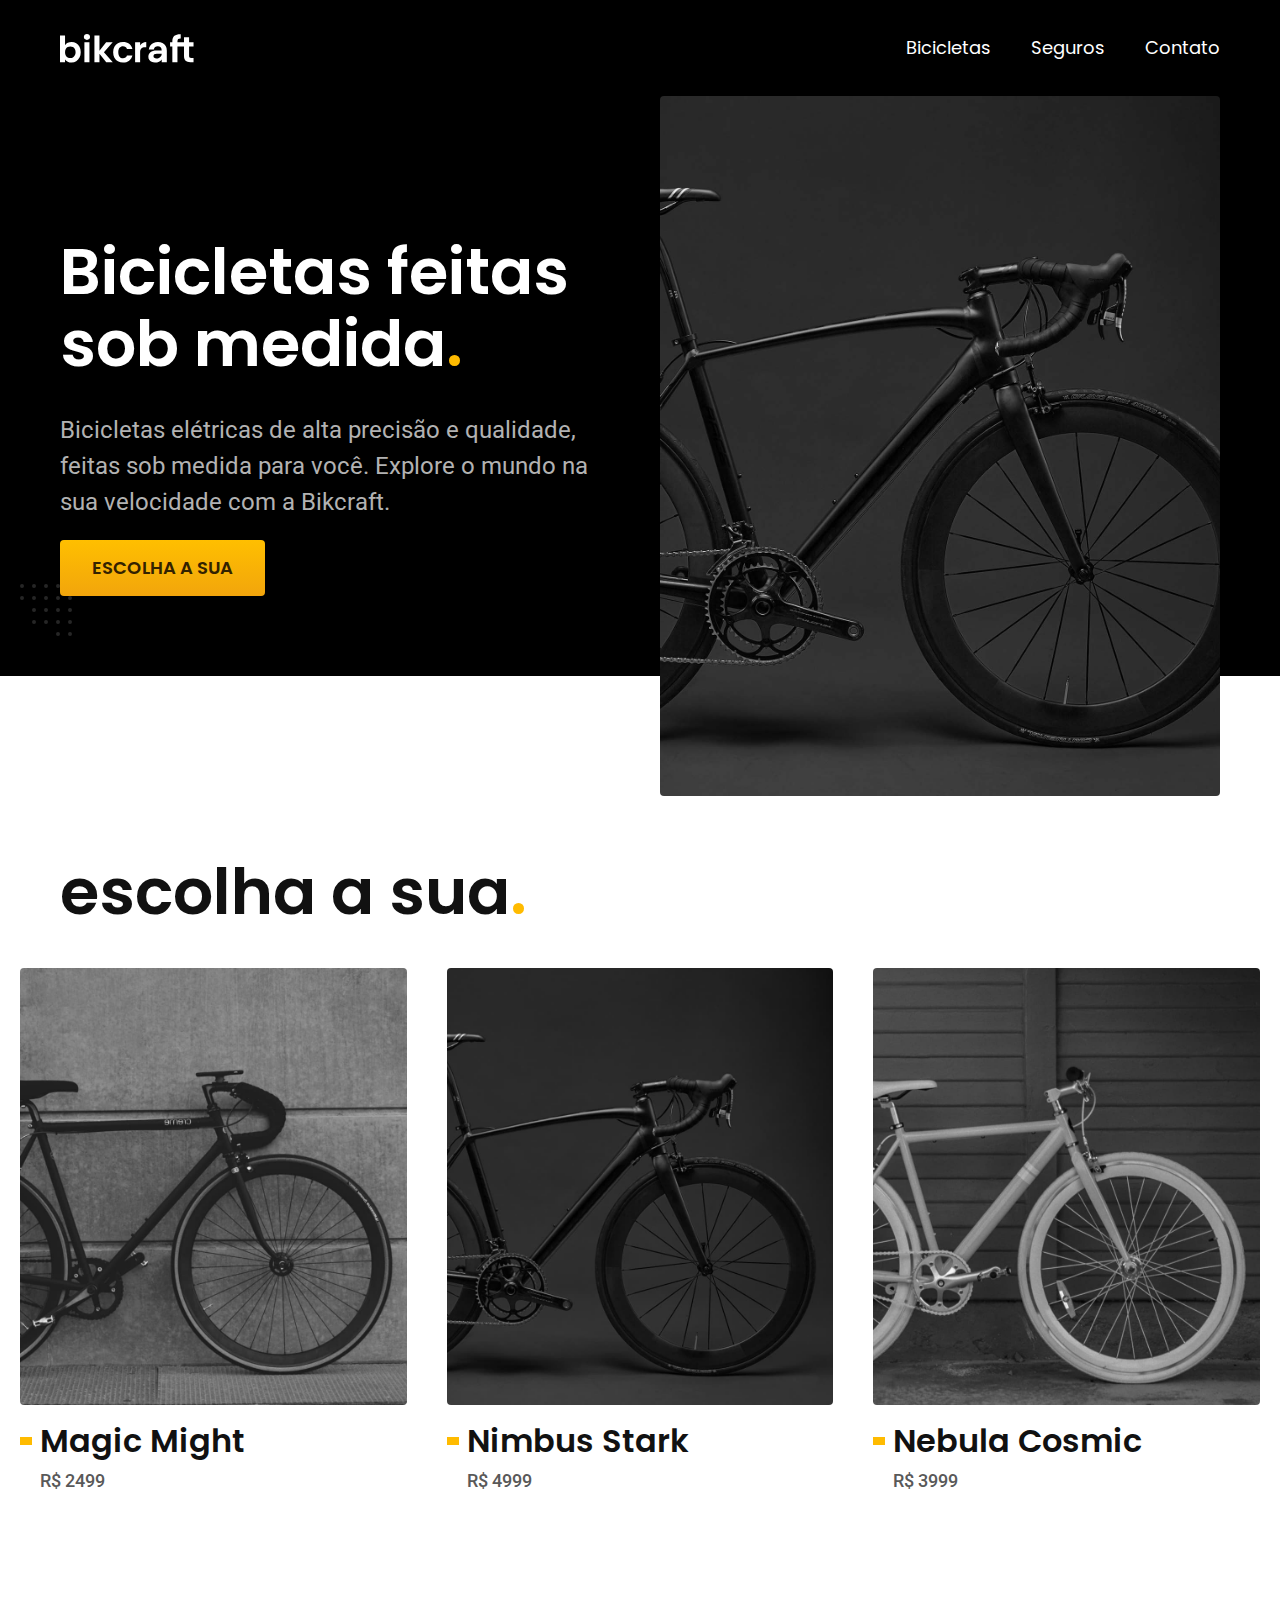
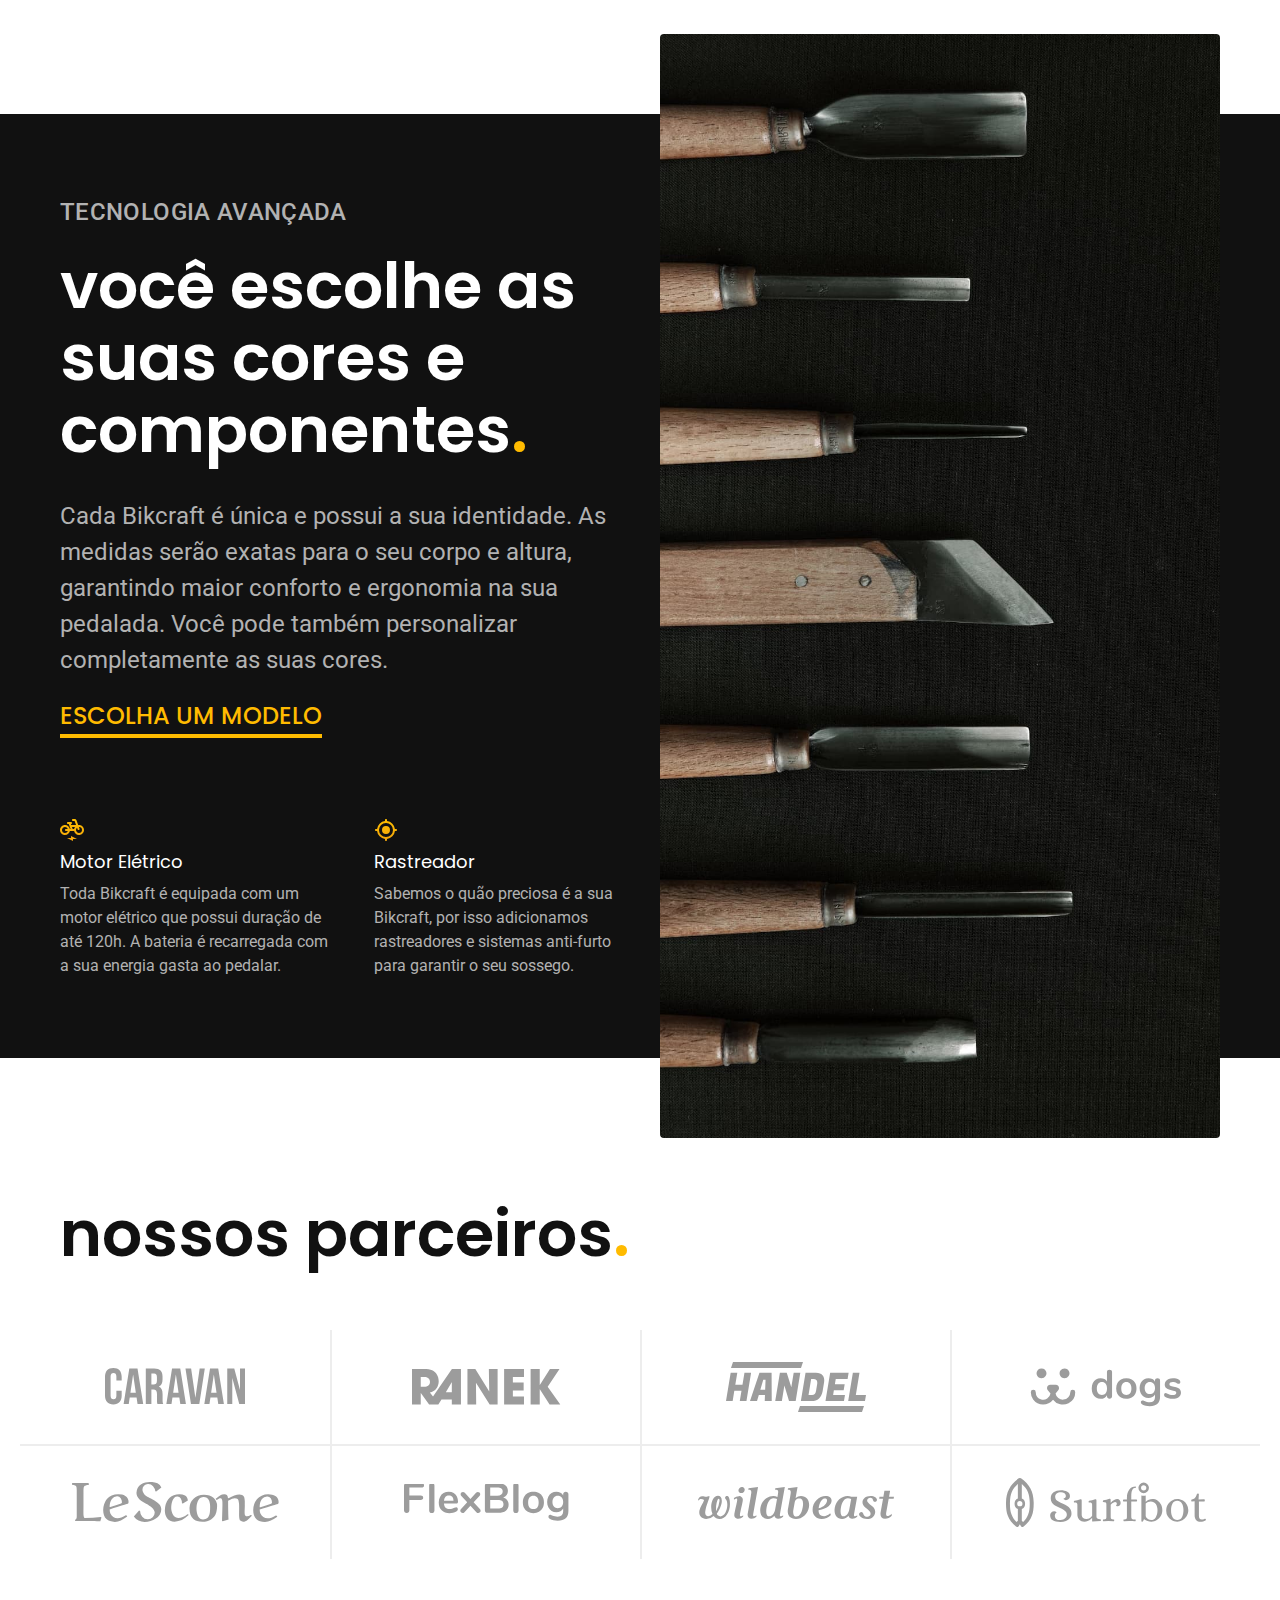
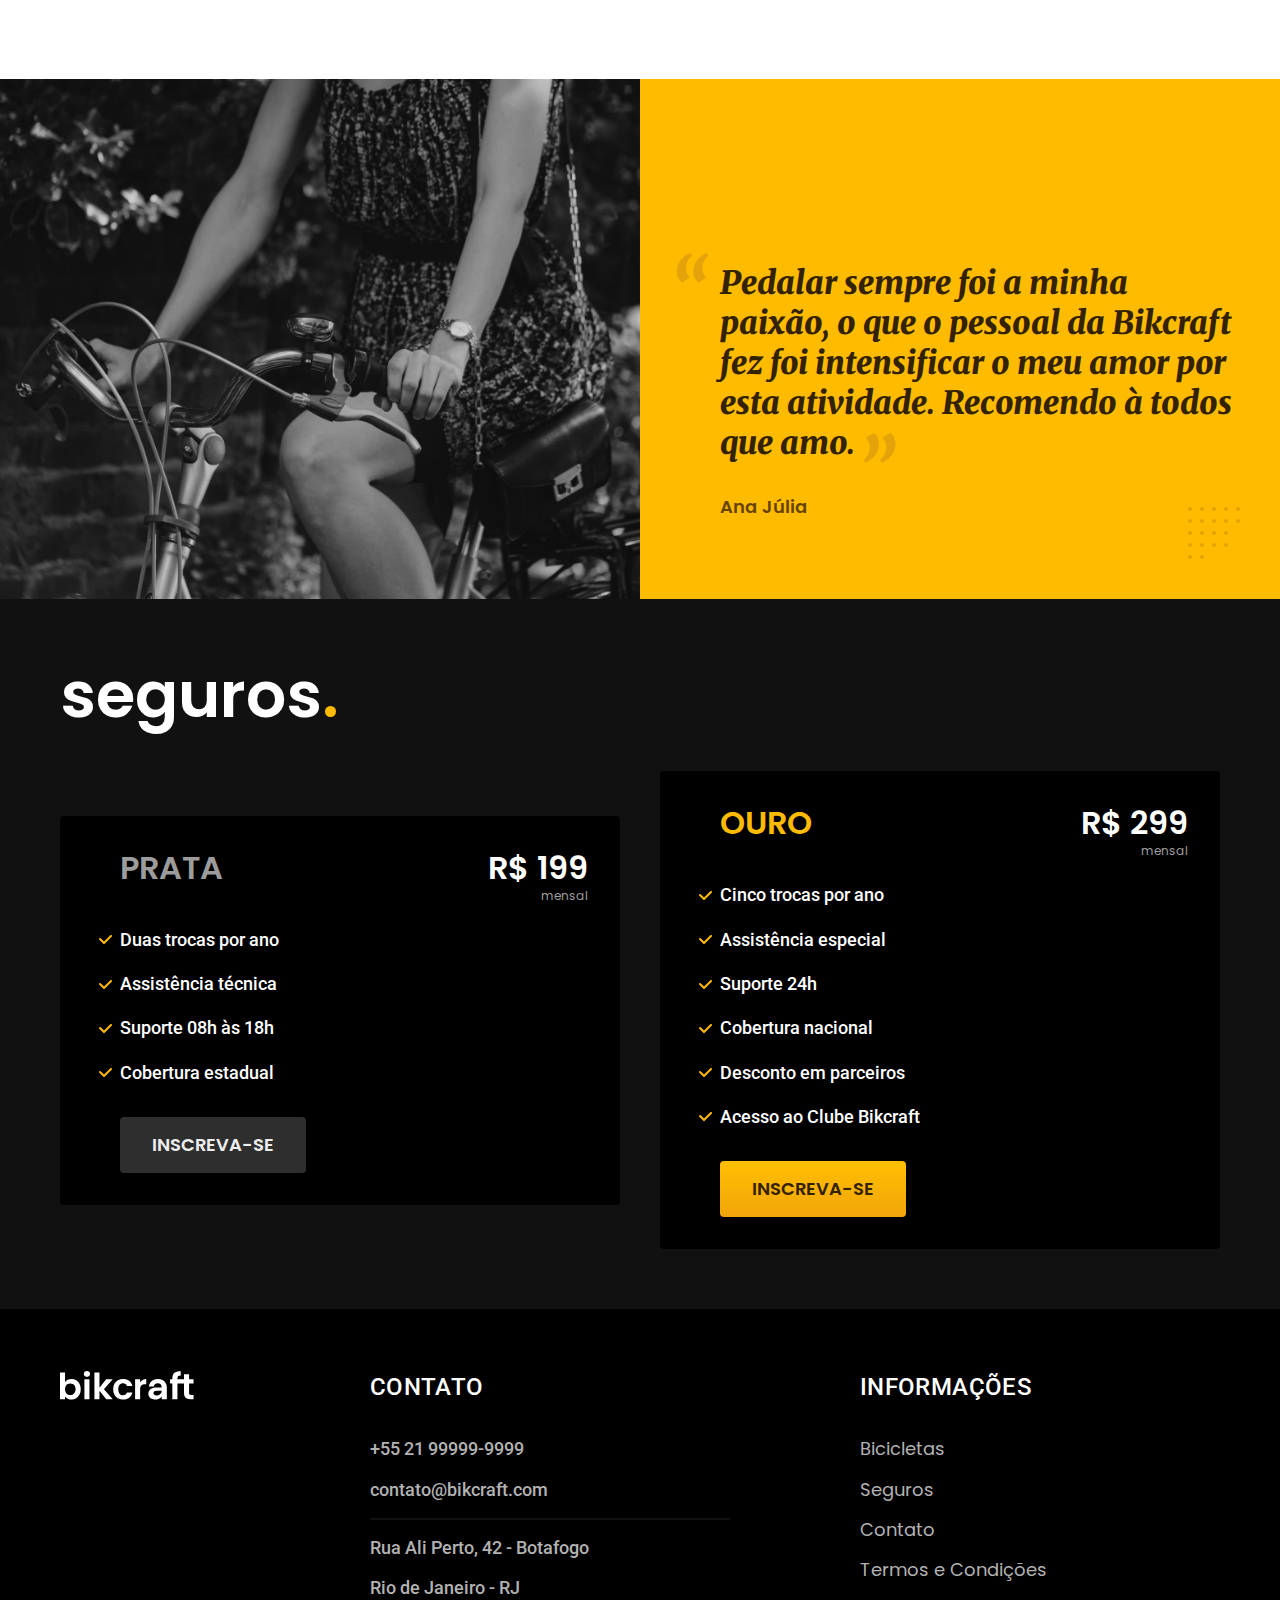
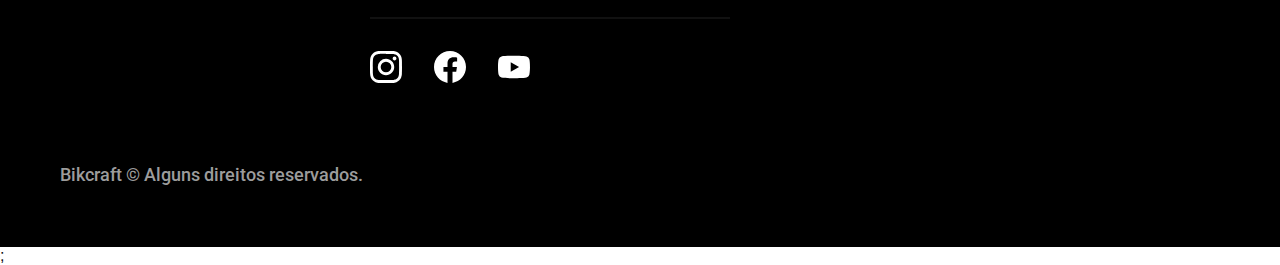
==== commit 142152de: "Plugin Animar" ====
--- a/index.html
+++ b/index.html
@@ -37,13 +37,16 @@
   <main class="introducao-bg">
     <div class="introducao container">
       <div class="introducao-conteudo">
-        <h1 class="font-1-xxl cor-0">Bicicletas feitas sob medida<span class="cor-p1">.</span></h1>
-        <p class="font-2-l cor-5">Bicicletas elétricas de alta precisão e qualidade, feitas sob medida para você.
+        <h1 class="font-1-xxl cor-0 fadeInDown" data-anime="200">Bicicletas feitas sob medida<span
+            class="cor-p1">.</span></h1>
+        <p class="font-2-l cor-5 fadeInDown" data-anime="400">Bicicletas elétricas de alta precisão e qualidade, feitas
+          sob medida
+          para você.
           Explore o mundo na sua
           velocidade com a Bikcraft. </p>
-        <a class="botao" href="./bicicletas.html">Escolha a sua</a>
-      </div>
-      <picture>
+        <a class="botao fadeInDown" href="./bicicletas.html" data-anime="600">Escolha a sua</a>
+      </div>
+      <picture data-anime="800" class="fadeInDown">
         <source media="(max-width: 800px)" srcset="./img/bicicletas/nimbus.jpg">
         <img src="./img/fotos/introducao.jpg" width="1280" height="1600" alt="Bicicleta elétrica preta">
       </picture>
@@ -198,6 +201,9 @@
       <p class="footer-copy font-2-m cor-6">Bikcraft © Alguns direitos reservados.</p>
     </div>
   </footer>
+
+  <script src="./js/plugins/simple-anime.js"></script>;
+  <script src="./js/script.js"></script>
 </body>
 
 </html>--- a/css/style.css
+++ b/css/style.css
@@ -1,6 +1,7 @@
 @import "./global/global.css";
 @import "./utilities/tipografia.css";
 @import "./utilities/cores.css";
+@import "./utilities/animacao.css";
 
 @import "./global/header.css";
 @import "./global/footer.css";
--- a/css/style.css
+++ b/css/style.css
@@ -1,6 +1,7 @@
 @import "./global/global.css";
 @import "./utilities/tipografia.css";
 @import "./utilities/cores.css";
+@import "./utilities/animacao.css";
 
 @import "./global/header.css";
 @import "./global/footer.css";
